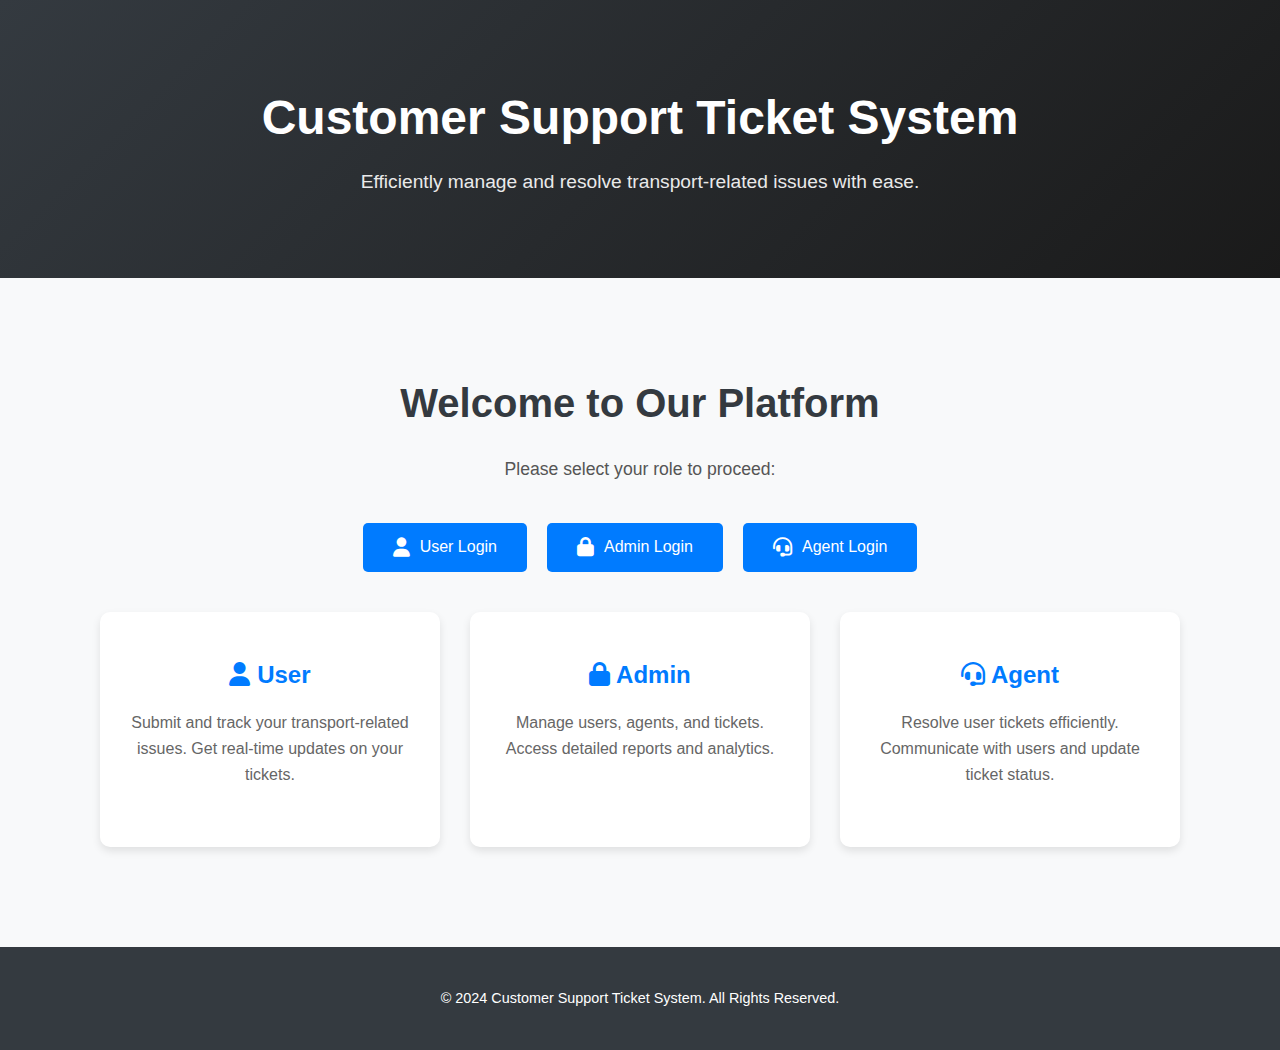
==== index.html @ f085d21b "Add files via upload" ====
<!DOCTYPE html>
<html lang="en">
<head>
    <meta charset="UTF-8">
    <meta name="viewport" content="width=device-width, initial-scale=1.0">
    <title>Customer Support Ticket System</title>
    <!-- External Stylesheet -->
    <link rel="stylesheet" href="indexstylesheet.css">
    <!-- Font Awesome for Icons -->
    <link rel="stylesheet" href="https://cdnjs.cloudflare.com/ajax/libs/font-awesome/6.4.2/css/all.min.css">
</head>
<body>

    <!-- Header Section -->
    <header class="header">
        <div class="container">
            <h1>Customer Support Ticket System</h1>
            <p>Efficiently manage and resolve transport-related issues with ease.</p>
        </div>
    </header>

    <!-- Main Content Section -->
    <main class="main-content">
        <div class="container">
            <h2>Welcome to Our Platform</h2>
            <p>Please select your role to proceed:</p>

            <!-- Role Selection Buttons -->
            <div class="role-buttons">
                <button id="userBtn" class="btn">
                    <i class="fas fa-user"></i> User Login
                </button>
                <button id="adminBtn" class="btn">
                    <i class="fas fa-lock"></i> Admin Login
                </button>
                <button id="agentBtn" class="btn">
                    <i class="fas fa-headset"></i> Agent Login
                </button>
            </div>

            <!-- Description of Roles -->
            <div class="role-description">
                <div class="role">
                    <h3><i class="fas fa-user"></i> User</h3>
                    <p>Submit and track your transport-related issues. Get real-time updates on your tickets.</p>
                </div>
                <div class="role">
                    <h3><i class="fas fa-lock"></i> Admin</h3>
                    <p>Manage users, agents, and tickets. Access detailed reports and analytics.</p>
                </div>
                <div class="role">
                    <h3><i class="fas fa-headset"></i> Agent</h3>
                    <p>Resolve user tickets efficiently. Communicate with users and update ticket status.</p>
                </div>
            </div>
        </div>
    </main>

    <!-- Footer Section -->
    <footer class="footer">
        <div class="container">
            <p>&copy; 2024 Customer Support Ticket System. All Rights Reserved.</p>
        </div>
    </footer>

    <!-- JavaScript for Role Selection -->
    <script>
        // Redirect to respective login pages
        document.getElementById('userBtn').addEventListener('click', function() {
            window.location.href = 'userlogin.html';
        });

        document.getElementById('adminBtn').addEventListener('click', function() {
            window.location.href = 'adminlogin.html';
        });

        document.getElementById('agentBtn').addEventListener('click', function() {
            window.location.href = 'agentlogin.html';
        });
    </script>
</body>
</html>
---- indexstylesheet.css ----
/* General Styles */
body {
    font-family: 'Arial', sans-serif;
    margin: 0;
    padding: 0;
    background-color: #f8f9fa;
    color: #333;
    line-height: 1.6;
}

.container {
    width: 90%;
    max-width: 1200px;
    margin: 0 auto;
    padding: 20px;
}

/* Header Styles */
.header {
    background: linear-gradient(135deg, #343a40, #1a1a1a);
    color: #fff;
    padding: 60px 0;
    text-align: center;
}

.header h1 {
    font-size: 3rem;
    margin: 0;
    font-weight: bold;
}

.header p {
    font-size: 1.2rem;
    margin: 10px 0 0;
    opacity: 0.9;
}

/* Main Content Styles */
.main-content {
    padding: 40px 0;
    text-align: center;
}

.main-content h2 {
    font-size: 2.5rem;
    margin-bottom: 20px;
    color: #343a40;
}

.main-content p {
    font-size: 1.1rem;
    margin-bottom: 40px;
    color: #555;
}

/* Role Buttons Styles */
.role-buttons {
    display: flex;
    justify-content: center;
    gap: 20px;
    margin-bottom: 40px;
}

.btn {
    background-color: #007bff;
    color: #fff;
    padding: 15px 30px;
    border: none;
    border-radius: 5px;
    font-size: 1rem;
    cursor: pointer;
    transition: background-color 0.3s ease, transform 0.3s ease;
    display: flex;
    align-items: center;
    gap: 10px;
}

.btn:hover {
    background-color: #0056b3;
    transform: translateY(-5px);
}

.btn i {
    font-size: 1.2rem;
}

/* Role Description Styles */
.role-description {
    display: flex;
    justify-content: center;
    gap: 30px;
    flex-wrap: wrap;
}

.role {
    background: #fff;
    padding: 20px;
    border-radius: 10px;
    box-shadow: 0 4px 8px rgba(0, 0, 0, 0.1);
    width: 300px;
    text-align: center;
    transition: transform 0.3s ease, box-shadow 0.3s ease;
}

.role:hover {
    transform: translateY(-10px);
    box-shadow: 0 8px 16px rgba(0, 0, 0, 0.2);
}

.role h3 {
    font-size: 1.5rem;
    margin-bottom: 10px;
    color: #007bff;
}

.role p {
    font-size: 1rem;
    color: #666;
}

/* Footer Styles */
.footer {
    background: #343a40;
    color: #fff;
    padding: 20px 0;
    text-align: center;
    margin-top: 40px;
}

.footer p {
    margin: 0;
    font-size: 0.9rem;
}

/* Responsive Design */
@media (max-width: 768px) {
    .role-buttons {
        flex-direction: column;
        align-items: center;
    }

    .btn {
        width: 100%;
        justify-content: center;
    }

    .role-description {
        flex-direction: column;
        align-items: center;
    }

    .role {
        width: 100%;
        margin-bottom: 20px;
    }
}
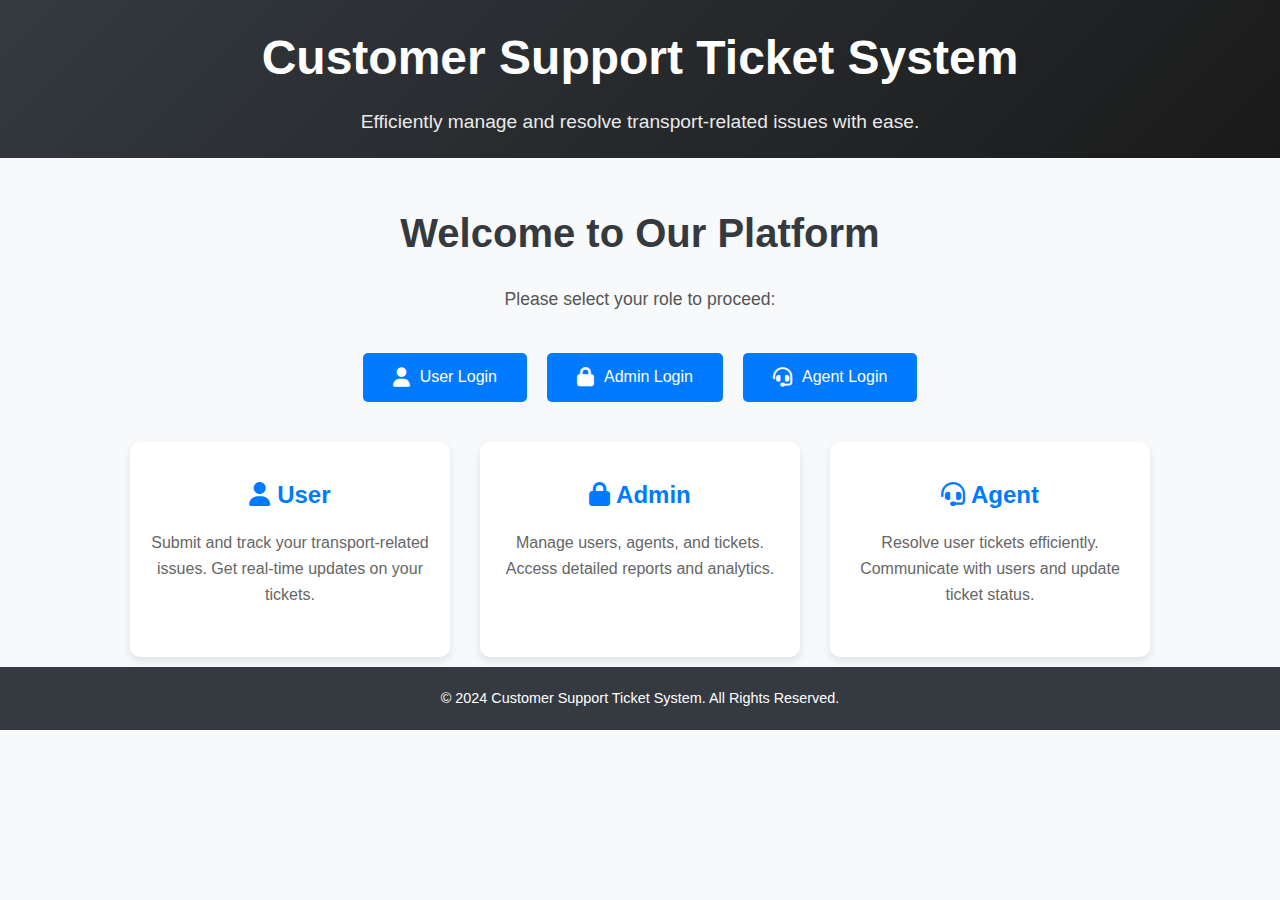
==== commit 18b8fc4b: "Add files via upload" ====
--- a/index.html
+++ b/index.html
@@ -13,10 +13,8 @@
 
     <!-- Header Section -->
     <header class="header">
-        <div class="container">
             <h1>Customer Support Ticket System</h1>
             <p>Efficiently manage and resolve transport-related issues with ease.</p>
-        </div>
     </header>
 
     <!-- Main Content Section -->
--- a/indexstylesheet.css
+++ b/indexstylesheet.css
@@ -8,18 +8,12 @@
     line-height: 1.6;
 }
 
-.container {
-    width: 90%;
-    max-width: 1200px;
-    margin: 0 auto;
-    padding: 20px;
-}
 
 /* Header Styles */
 .header {
     background: linear-gradient(135deg, #343a40, #1a1a1a);
     color: #fff;
-    padding: 60px 0;
+    padding: 20px 0;
     text-align: center;
 }
 
@@ -37,7 +31,7 @@
 
 /* Main Content Styles */
 .main-content {
-    padding: 40px 0;
+    padding: 10px 0;
     text-align: center;
 }
 
@@ -90,11 +84,12 @@
     justify-content: center;
     gap: 30px;
     flex-wrap: wrap;
+    height: 175px;
 }
 
 .role {
     background: #fff;
-    padding: 20px;
+    padding: 10px;
     border-radius: 10px;
     box-shadow: 0 4px 8px rgba(0, 0, 0, 0.1);
     width: 300px;
